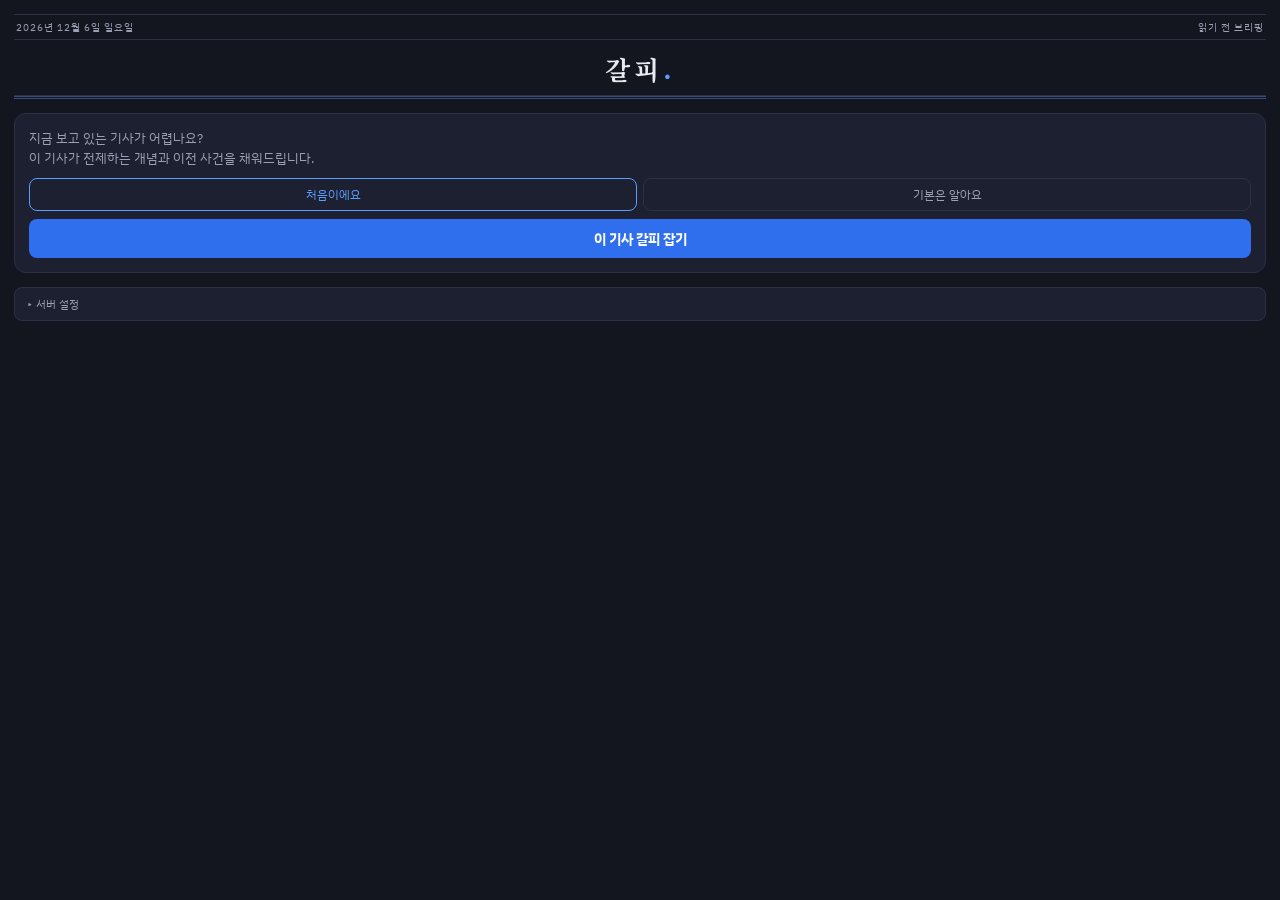
==== extension/sidepanel.html @ 06fef30a "feat: 크롬 확장 — 기사 페이지 원클릭 브리핑 사이드패널 + 본문 용어 하이라이트 - extension/ MV3: 액션 클릭 → 사이드패널, activeTab+scriptin" ====
<!DOCTYPE html>
<html lang="ko">
<head>
<meta charset="UTF-8">
<title>갈피 — 읽기 전 브리핑</title>
<link rel="preconnect" href="https://fonts.googleapis.com">
<link href="https://fonts.googleapis.com/css2?family=Noto+Serif+KR:wght@400;600;700&family=IBM+Plex+Sans+KR:wght@400;500;700&display=swap" rel="stylesheet">
<link rel="stylesheet" href="sidepanel.css">
</head>
<body>
<header>
  <div class="mast-top"><span id="today"></span><span>읽기 전 브리핑</span></div>
  <div class="brand">갈피<span class="dot">.</span></div>
  <hr class="brand-rule">
</header>

<section class="run-box">
  <p class="hint">지금 보고 있는 기사가 어렵나요?<br>이 기사가 전제하는 개념과 이전 사건을 채워드립니다.</p>
  <div class="level-pick" role="group" aria-label="독자 수준">
    <button class="level-btn active" id="level-beginner">처음이에요</button>
    <button class="level-btn" id="level-intermediate">기본은 알아요</button>
  </div>
  <button class="go" id="go">이 기사 갈피 잡기</button>

  <div class="progress" id="progress">
    <div class="progress-head">문맥을 채우는 중 · <span class="elapsed" id="elapsed">0초</span> · 보통 1~2분</div>
    <div class="stage" id="st-analyze"><span class="lamp"></span>전제하는 지식 찾기</div>
    <div class="stage" id="st-contextualize"><span class="lamp"></span>개념·이전 사건 채우기</div>
    <div class="stage" id="st-compose"><span class="lamp"></span>브리핑 쓰기</div>
    <div class="stage" id="st-verify"><span class="lamp"></span>원문과 대조 검증</div>
    <div class="stage" id="st-repair" style="display:none"><span class="lamp"></span>문제 발견 — 자동 수정</div>
  </div>

  <div class="error" id="error"></div>
</section>

<section class="result" id="result">
  <article class="paper">
    <h2 id="r-headline"></h2>
    <div class="byline"><span>독자 수준 <b id="r-level-tag"></b></span></div>

    <p class="section-label">읽기 전 브리핑</p>
    <div class="briefing" id="r-briefing"></div>

    <p class="section-label">전제하는 것들 <span class="label-hint">카드를 누르면 본문에서 찾아갑니다</span></p>
    <div id="r-concepts"></div>

    <p class="section-label" id="bg-label">답해주지 않는 배경</p>
    <div id="r-background"></div>

    <p class="section-label">이렇게 읽으세요</p>
    <div id="r-path"></div>

    <div class="takeaway"><span class="label">이 글이 중요한 이유</span><span id="r-takeaway"></span></div>
  </article>
  <p class="disclaimer">
    <b>일반 지식</b> 표시는 기사 밖의 통상적 설명입니다. 이 사건의 사실은 기사 기준이며,
    법률·투자 자문이 아닙니다. 기사 본문은 저장되지 않습니다.
  </p>
</section>

<details class="settings">
  <summary>서버 설정</summary>
  <div class="settings-body">
    <input type="url" id="server-url" placeholder="http://localhost:8000">
    <p>갈피 로컬 서버 주소. <code>uvicorn app.main:app</code>이 켜져 있어야 합니다.</p>
  </div>
</details>

<script src="sidepanel.js"></script>
</body>
</html>
---- extension/sidepanel.css ----
/* 갈피 사이드패널 — 웹 UI와 같은 아이덴티티(다크 + 종이 + 프레스 블루 + 형광펜)의 축소판 */
:root {
  --night: #14161f;
  --night-soft: #1d2030;
  --paper: #f7f4ec;
  --ink: #23201a;
  --dim: #9aa0b5;
  --line: #2c3044;
  --marker: #ffd94a;
  --marker-soft: rgba(255, 217, 74, .45);
  --press: #5b9dff;
  --press-ink: #2456c4;
  --press-btn: #2f6fed;
}
* { margin: 0; padding: 0; box-sizing: border-box; }
body { background: var(--night); color: #e8eaf2; font-family: 'IBM Plex Sans KR', 'Apple SD Gothic Neo', sans-serif; padding: 14px 14px 40px; font-size: 14px; }

header { margin-bottom: 14px; }
.mast-top { display: flex; justify-content: space-between; font-size: 10px; letter-spacing: 1px; color: var(--dim); border-top: 1px solid var(--line); border-bottom: 1px solid var(--line); padding: 5px 2px; }
.brand { font-family: 'Noto Serif KR', serif; font-size: 26px; font-weight: 700; letter-spacing: 4px; text-align: center; margin: 10px 0 8px; }
.brand .dot { color: var(--press); }
.brand-rule { border: none; border-top: 1px solid var(--line); border-bottom: 3px double #35507e; height: 4px; }

.run-box { background: var(--night-soft); border: 1px solid var(--line); border-radius: 12px; padding: 14px; }
.hint { font-size: 12.5px; color: var(--dim); line-height: 1.6; margin-bottom: 10px; }
.level-pick { display: flex; gap: 6px; margin-bottom: 8px; }
.level-btn { flex: 1; background: none; border: 1px solid var(--line); color: var(--dim); padding: 7px 0; border-radius: 8px; font-size: 12px; cursor: pointer; font-family: inherit; }
.level-btn.active { border-color: var(--press); color: var(--press); }
.go { width: 100%; background: var(--press-btn); color: #fff; border: none; font-weight: 700; font-size: 14px; padding: 10px 0; border-radius: 8px; cursor: pointer; font-family: inherit; }
.go:hover { filter: brightness(1.08); }
.go:disabled { opacity: .45; cursor: wait; }

.progress { display: none; margin-top: 12px; border-top: 1px dashed var(--line); padding-top: 10px; }
.progress.show { display: block; }
.progress-head { font-size: 11px; color: var(--dim); margin-bottom: 8px; }
.progress-head .elapsed { color: var(--press); font-weight: 700; }
.stage { display: flex; align-items: center; gap: 8px; padding: 5px 8px; border-radius: 6px; font-size: 12px; color: var(--dim); }
.stage .lamp { width: 7px; height: 7px; border-radius: 50%; background: var(--line); flex-shrink: 0; }
.stage.on { background: rgba(91, 157, 255, .08); color: #bcd3ff; }
.stage.on .lamp { background: var(--press); animation: pulse 1.2s infinite; }
.stage.done { color: #8b93ad; }
.stage.done .lamp { background: #5fc98e; animation: none; }
@keyframes pulse { 50% { opacity: .35; } }
@media (prefers-reduced-motion: reduce) { .stage.on .lamp { animation: none; } }

.error { display: none; margin-top: 10px; padding: 10px 12px; background: #2c1a1e; border: 1px solid #5c2e36; border-radius: 8px; color: #f0a5b0; font-size: 12.5px; line-height: 1.6; }
.error.show { display: block; }

.result { display: none; margin-top: 16px; }
.result.show { display: block; }
.paper { background: var(--paper); color: var(--ink); border-radius: 2px; border-left: 4px solid var(--press-ink); padding: 18px 16px 22px; box-shadow: 0 12px 30px rgba(0,0,0,.45); }
.paper h2 { font-family: 'Noto Serif KR', serif; font-size: 17.5px; font-weight: 700; line-height: 1.45; }
.byline { font-size: 10.5px; letter-spacing: .5px; color: #6b6250; border-top: 1px solid #d9d2bd; border-bottom: 1px solid #d9d2bd; padding: 5px 2px; margin-top: 10px; }
.byline b { color: var(--press-ink); }

.section-label { display: flex; align-items: center; gap: 6px; font-size: 10.5px; font-weight: 700; letter-spacing: 2px; color: #45507a; margin: 22px 0 10px; border-top: 2px solid #2a3050; padding-top: 7px; }
.section-label::before { content: ""; width: 11px; height: 6px; border-radius: 1px; background: rgba(36, 86, 196, .3); }
.label-hint { font-weight: 400; letter-spacing: 0; color: #8a8470; margin-left: auto; }

.briefing { font-family: 'Noto Serif KR', serif; font-size: 13.5px; line-height: 1.85; }
.briefing p { margin-bottom: 1em; }

.concept { border: 1px solid #d5cdb6; background: #fbf8f0; border-radius: 3px; padding: 11px 12px; margin-bottom: 8px; }
.concept.clickable { cursor: pointer; }
.concept.clickable:hover { border-color: var(--press-ink); }
.concept .term-row { display: flex; align-items: baseline; gap: 7px; flex-wrap: wrap; margin-bottom: 5px; }
.concept .term { font-family: 'Noto Serif KR', serif; font-weight: 700; font-size: 13px; background: linear-gradient(transparent 62%, var(--marker-soft) 62%); padding: 0 1px; }
.concept .ktype { font-size: 9px; font-weight: 700; padding: 2px 7px; border-radius: 20px; letter-spacing: .3px; }
.ktype.doc { background: #e7efe3; color: #3d6b45; }
.ktype.gen { background: #eee7d5; color: #8a6d1f; }
.concept .expl { font-size: 12px; line-height: 1.7; color: #33302a; }
.concept .why { font-size: 11px; line-height: 1.65; color: #6b6250; margin-top: 6px; padding-top: 6px; border-top: 1px dashed #e0d8c2; }
.concept .why b { color: #4a3d00; }
.concept .find { font-size: 10px; color: var(--press-ink); margin-top: 5px; }

.path-item { display: flex; gap: 9px; margin-bottom: 9px; }
.path-num { flex-shrink: 0; width: 20px; height: 20px; border-radius: 50%; background: var(--press-ink); color: #fff; font-weight: 700; font-size: 10.5px; display: flex; align-items: center; justify-content: center; }
.path-body { font-size: 12px; line-height: 1.65; padding-top: 1px; }
.path-body .step { font-weight: 700; }
.path-body .notice { color: #5c5446; }

.takeaway { display: block; margin-top: 20px; padding: 12px; background: linear-gradient(transparent 8%, rgba(255,217,74,.38) 8%, rgba(255,217,74,.38) 92%, transparent 92%); font-family: 'Noto Serif KR', serif; font-size: 12.5px; line-height: 1.8; }
.takeaway .label { display: block; font-family: inherit; font-size: 10px; font-weight: 700; letter-spacing: 1.5px; margin-bottom: 5px; color: #7a6410; }

.disclaimer { margin-top: 10px; font-size: 10px; color: #6b7189; line-height: 1.6; }

.settings { margin-top: 14px; background: var(--night-soft); border: 1px solid var(--line); border-radius: 8px; }
.settings summary { cursor: pointer; padding: 8px 12px; font-size: 11px; color: var(--dim); list-style: none; }
.settings summary::before { content: "▸ "; }
.settings[open] summary::before { content: "▾ "; }
.settings-body { padding: 0 12px 10px; }
.settings-body input { width: 100%; background: #12141c; border: 1px solid var(--line); border-radius: 6px; color: #e8eaf2; padding: 7px 9px; font-size: 12px; font-family: inherit; }
.settings-body input:focus { outline: 2px solid #3f66c4; }
.settings-body p { font-size: 10.5px; color: var(--dim); margin-top: 6px; line-height: 1.5; }
.settings-body code { color: #bcd3ff; }
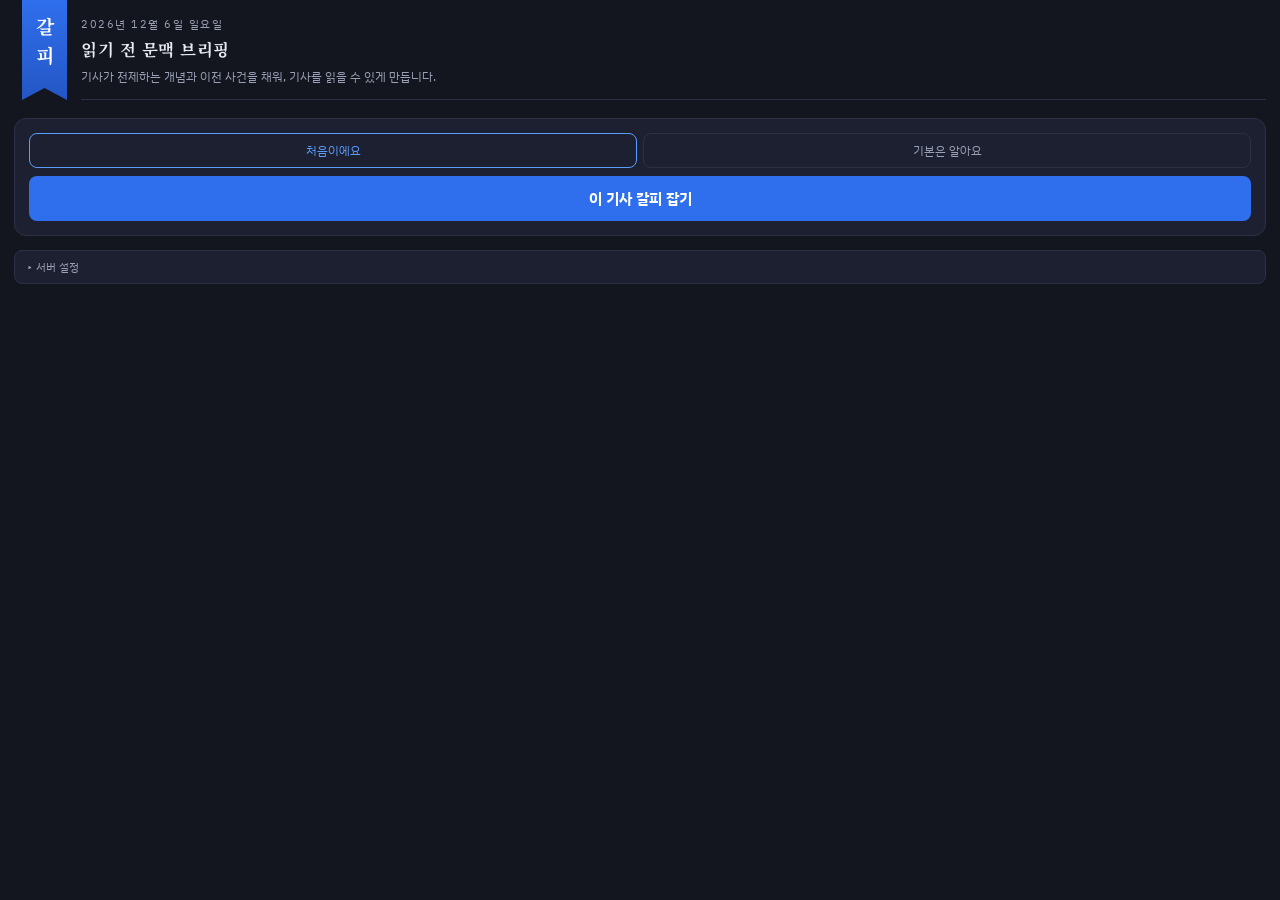
==== commit 28dabedd: "feat: 확장 사이드패널 디자인 개선 — 책갈피 리본 시그니처 anthropics/skills의 frontend-design 가이드 적용: - 시그니처 하나에 과감함 집중 — 패" ====
--- a/extension/sidepanel.html
+++ b/extension/sidepanel.html
@@ -9,13 +9,15 @@
 </head>
 <body>
 <header>
-  <div class="mast-top"><span id="today"></span><span>읽기 전 브리핑</span></div>
-  <div class="brand">갈피<span class="dot">.</span></div>
-  <hr class="brand-rule">
+  <div class="ribbon" aria-hidden="true">갈피</div>
+  <div class="head-lines">
+    <div class="head-date" id="today"></div>
+    <div class="head-title">읽기 전 문맥 브리핑</div>
+    <p class="head-sub">기사가 전제하는 개념과 이전 사건을 채워, 기사를 읽을 수 있게 만듭니다.</p>
+  </div>
 </header>
 
 <section class="run-box">
-  <p class="hint">지금 보고 있는 기사가 어렵나요?<br>이 기사가 전제하는 개념과 이전 사건을 채워드립니다.</p>
   <div class="level-pick" role="group" aria-label="독자 수준">
     <button class="level-btn active" id="level-beginner">처음이에요</button>
     <button class="level-btn" id="level-intermediate">기본은 알아요</button>
@@ -24,11 +26,11 @@
 
   <div class="progress" id="progress">
     <div class="progress-head">문맥을 채우는 중 · <span class="elapsed" id="elapsed">0초</span> · 보통 1~2분</div>
-    <div class="stage" id="st-analyze"><span class="lamp"></span>전제하는 지식 찾기</div>
-    <div class="stage" id="st-contextualize"><span class="lamp"></span>개념·이전 사건 채우기</div>
-    <div class="stage" id="st-compose"><span class="lamp"></span>브리핑 쓰기</div>
-    <div class="stage" id="st-verify"><span class="lamp"></span>원문과 대조 검증</div>
-    <div class="stage" id="st-repair" style="display:none"><span class="lamp"></span>문제 발견 — 자동 수정</div>
+    <div class="stage" id="st-analyze"><span class="lamp"></span>① 전제하는 지식 찾기</div>
+    <div class="stage" id="st-contextualize"><span class="lamp"></span>② 개념·이전 사건 채우기</div>
+    <div class="stage" id="st-compose"><span class="lamp"></span>③ 브리핑 쓰기</div>
+    <div class="stage" id="st-verify"><span class="lamp"></span>④ 원문과 대조 검증</div>
+    <div class="stage" id="st-repair" style="display:none"><span class="lamp"></span>③′ 문제 발견 — 자동 수정</div>
   </div>
 
   <div class="error" id="error"></div>
--- a/extension/sidepanel.css
+++ b/extension/sidepanel.css
@@ -1,4 +1,6 @@
-/* 갈피 사이드패널 — 웹 UI와 같은 아이덴티티(다크 + 종이 + 프레스 블루 + 형광펜)의 축소판 */
+/* 갈피 사이드패널.
+   시그니처: 패널 위에서 드리워지는 파란 책갈피 리본 — '갈피'라는 이름의 물리적 은유.
+   나머지는 절제: 다크 + 종이 + 프레스 블루 + 형광펜(텍스트 하이라이트 전용)의 브랜드 토큰 유지. */
 :root {
   --night: #14161f;
   --night-soft: #1d2030;
@@ -13,27 +15,41 @@
   --press-btn: #2f6fed;
 }
 * { margin: 0; padding: 0; box-sizing: border-box; }
-body { background: var(--night); color: #e8eaf2; font-family: 'IBM Plex Sans KR', 'Apple SD Gothic Neo', sans-serif; padding: 14px 14px 40px; font-size: 14px; }
+body { background: var(--night); color: #e8eaf2; font-family: 'IBM Plex Sans KR', 'Apple SD Gothic Neo', sans-serif; padding: 0 14px 40px; font-size: 14px; }
+button:focus-visible, input:focus-visible, summary:focus-visible { outline: 2px solid var(--press); outline-offset: 2px; }
 
-header { margin-bottom: 14px; }
-.mast-top { display: flex; justify-content: space-between; font-size: 10px; letter-spacing: 1px; color: var(--dim); border-top: 1px solid var(--line); border-bottom: 1px solid var(--line); padding: 5px 2px; }
-.brand { font-family: 'Noto Serif KR', serif; font-size: 26px; font-weight: 700; letter-spacing: 4px; text-align: center; margin: 10px 0 8px; }
-.brand .dot { color: var(--press); }
-.brand-rule { border: none; border-top: 1px solid var(--line); border-bottom: 3px double #35507e; height: 4px; }
+/* ── 헤더: 책갈피 리본 ─────────────────────────── */
+header { display: flex; gap: 14px; align-items: stretch; margin-bottom: 18px; }
+.ribbon {
+  flex-shrink: 0;
+  writing-mode: vertical-rl;
+  font-family: 'Noto Serif KR', serif;
+  font-size: 19px; font-weight: 700; letter-spacing: 10px;
+  color: #fff; background: linear-gradient(180deg, var(--press-btn), var(--press-ink));
+  padding: 16px 9px 26px;
+  margin-left: 8px;
+  clip-path: polygon(0 0, 100% 0, 100% 100%, 50% calc(100% - 12px), 0 100%);
+  box-shadow: 0 6px 18px rgba(36, 86, 196, .35);
+  text-align: center;
+}
+.head-lines { flex: 1; padding-top: 16px; border-bottom: 1px solid var(--line); padding-bottom: 12px; }
+.head-date { font-size: 10.5px; letter-spacing: 1.5px; color: var(--dim); margin-bottom: 5px; }
+.head-title { font-family: 'Noto Serif KR', serif; font-size: 16.5px; font-weight: 700; letter-spacing: .5px; }
+.head-sub { font-size: 11.5px; color: var(--dim); line-height: 1.65; margin-top: 7px; }
 
+/* ── 실행 영역 ─────────────────────────────────── */
 .run-box { background: var(--night-soft); border: 1px solid var(--line); border-radius: 12px; padding: 14px; }
-.hint { font-size: 12.5px; color: var(--dim); line-height: 1.6; margin-bottom: 10px; }
 .level-pick { display: flex; gap: 6px; margin-bottom: 8px; }
-.level-btn { flex: 1; background: none; border: 1px solid var(--line); color: var(--dim); padding: 7px 0; border-radius: 8px; font-size: 12px; cursor: pointer; font-family: inherit; }
+.level-btn { flex: 1; background: none; border: 1px solid var(--line); color: var(--dim); padding: 8px 0; border-radius: 8px; font-size: 12px; cursor: pointer; font-family: inherit; transition: border-color .15s, color .15s; }
 .level-btn.active { border-color: var(--press); color: var(--press); }
-.go { width: 100%; background: var(--press-btn); color: #fff; border: none; font-weight: 700; font-size: 14px; padding: 10px 0; border-radius: 8px; cursor: pointer; font-family: inherit; }
+.go { width: 100%; background: var(--press-btn); color: #fff; border: none; font-weight: 700; font-size: 14.5px; padding: 12px 0; border-radius: 8px; cursor: pointer; font-family: inherit; }
 .go:hover { filter: brightness(1.08); }
 .go:disabled { opacity: .45; cursor: wait; }
 
 .progress { display: none; margin-top: 12px; border-top: 1px dashed var(--line); padding-top: 10px; }
 .progress.show { display: block; }
 .progress-head { font-size: 11px; color: var(--dim); margin-bottom: 8px; }
-.progress-head .elapsed { color: var(--press); font-weight: 700; }
+.progress-head .elapsed { color: var(--press); font-weight: 700; font-variant-numeric: tabular-nums; }
 .stage { display: flex; align-items: center; gap: 8px; padding: 5px 8px; border-radius: 6px; font-size: 12px; color: var(--dim); }
 .stage .lamp { width: 7px; height: 7px; border-radius: 50%; background: var(--line); flex-shrink: 0; }
 .stage.on { background: rgba(91, 157, 255, .08); color: #bcd3ff; }
@@ -46,44 +62,55 @@
 .error { display: none; margin-top: 10px; padding: 10px 12px; background: #2c1a1e; border: 1px solid #5c2e36; border-radius: 8px; color: #f0a5b0; font-size: 12.5px; line-height: 1.6; }
 .error.show { display: block; }
 
-.result { display: none; margin-top: 16px; }
+/* ── 결과: 종이에 꽂힌 갈피 ────────────────────── */
+.result { display: none; margin-top: 18px; }
 .result.show { display: block; }
-.paper { background: var(--paper); color: var(--ink); border-radius: 2px; border-left: 4px solid var(--press-ink); padding: 18px 16px 22px; box-shadow: 0 12px 30px rgba(0,0,0,.45); }
-.paper h2 { font-family: 'Noto Serif KR', serif; font-size: 17.5px; font-weight: 700; line-height: 1.45; }
-.byline { font-size: 10.5px; letter-spacing: .5px; color: #6b6250; border-top: 1px solid #d9d2bd; border-bottom: 1px solid #d9d2bd; padding: 5px 2px; margin-top: 10px; }
+.paper { position: relative; background: var(--paper); background-image: repeating-linear-gradient(0deg, rgba(35,32,26,.015) 0 2px, transparent 2px 4px); color: var(--ink); border-radius: 2px; padding: 22px 16px 24px; box-shadow: 0 12px 30px rgba(0,0,0,.45); }
+.paper::before {
+  /* 종이에 꽂힌 작은 갈피 리본 — 헤더 리본과 호응 */
+  content: ""; position: absolute; top: -6px; right: 18px; width: 20px; height: 46px;
+  background: linear-gradient(180deg, var(--press-btn), var(--press-ink));
+  clip-path: polygon(0 0, 100% 0, 100% 100%, 50% calc(100% - 9px), 0 100%);
+  box-shadow: 0 4px 10px rgba(36, 86, 196, .3);
+}
+.paper h2 { font-family: 'Noto Serif KR', serif; font-size: 18.5px; font-weight: 700; line-height: 1.45; padding-right: 34px; }
+.byline { font-size: 10.5px; letter-spacing: .5px; color: #6b6250; border-top: 1px solid #d9d2bd; border-bottom: 1px solid #d9d2bd; padding: 6px 2px; margin-top: 12px; }
 .byline b { color: var(--press-ink); }
 
-.section-label { display: flex; align-items: center; gap: 6px; font-size: 10.5px; font-weight: 700; letter-spacing: 2px; color: #45507a; margin: 22px 0 10px; border-top: 2px solid #2a3050; padding-top: 7px; }
+.section-label { display: flex; align-items: center; gap: 6px; font-size: 10.5px; font-weight: 700; letter-spacing: 2px; color: #45507a; margin: 24px 0 11px; border-top: 2px solid #2a3050; padding-top: 8px; }
 .section-label::before { content: ""; width: 11px; height: 6px; border-radius: 1px; background: rgba(36, 86, 196, .3); }
 .label-hint { font-weight: 400; letter-spacing: 0; color: #8a8470; margin-left: auto; }
 
-.briefing { font-family: 'Noto Serif KR', serif; font-size: 13.5px; line-height: 1.85; }
+.briefing { font-family: 'Noto Serif KR', serif; font-size: 13.5px; line-height: 1.9; }
 .briefing p { margin-bottom: 1em; }
+.briefing p:first-child::first-letter { font-size: 34px; line-height: .95; font-weight: 700; float: left; margin: 5px 7px 0 0; }
 
-.concept { border: 1px solid #d5cdb6; background: #fbf8f0; border-radius: 3px; padding: 11px 12px; margin-bottom: 8px; }
-.concept.clickable { cursor: pointer; }
-.concept.clickable:hover { border-color: var(--press-ink); }
-.concept .term-row { display: flex; align-items: baseline; gap: 7px; flex-wrap: wrap; margin-bottom: 5px; }
-.concept .term { font-family: 'Noto Serif KR', serif; font-weight: 700; font-size: 13px; background: linear-gradient(transparent 62%, var(--marker-soft) 62%); padding: 0 1px; }
+.concept { border: 1px solid #d5cdb6; background: #fbf8f0; border-radius: 3px; padding: 12px 13px; margin-bottom: 9px; }
+.concept.clickable { cursor: pointer; transition: border-color .15s, box-shadow .15s; }
+.concept.clickable:hover { border-color: var(--press-ink); box-shadow: 0 2px 8px rgba(36, 86, 196, .15); }
+.concept .term-row { display: flex; align-items: baseline; gap: 7px; flex-wrap: wrap; margin-bottom: 6px; }
+.concept .term { font-family: 'Noto Serif KR', serif; font-weight: 700; font-size: 13.5px; background: linear-gradient(transparent 62%, var(--marker-soft) 62%); padding: 0 1px; }
 .concept .ktype { font-size: 9px; font-weight: 700; padding: 2px 7px; border-radius: 20px; letter-spacing: .3px; }
 .ktype.doc { background: #e7efe3; color: #3d6b45; }
 .ktype.gen { background: #eee7d5; color: #8a6d1f; }
-.concept .expl { font-size: 12px; line-height: 1.7; color: #33302a; }
-.concept .why { font-size: 11px; line-height: 1.65; color: #6b6250; margin-top: 6px; padding-top: 6px; border-top: 1px dashed #e0d8c2; }
+.concept .expl { font-size: 12px; line-height: 1.75; color: #33302a; }
+.concept .why { font-size: 11px; line-height: 1.65; color: #6b6250; margin-top: 7px; padding-top: 7px; border-top: 1px dashed #e0d8c2; }
 .concept .why b { color: #4a3d00; }
-.concept .find { font-size: 10px; color: var(--press-ink); margin-top: 5px; }
+.concept .find { display: inline-block; font-size: 10.5px; font-weight: 700; color: #fff; background: var(--press-ink); border-radius: 20px; padding: 3px 11px; margin-top: 9px; }
+.concept.clickable:hover .find { background: var(--press-btn); }
 
-.path-item { display: flex; gap: 9px; margin-bottom: 9px; }
+.path-item { display: flex; gap: 9px; margin-bottom: 10px; }
 .path-num { flex-shrink: 0; width: 20px; height: 20px; border-radius: 50%; background: var(--press-ink); color: #fff; font-weight: 700; font-size: 10.5px; display: flex; align-items: center; justify-content: center; }
-.path-body { font-size: 12px; line-height: 1.65; padding-top: 1px; }
+.path-body { font-size: 12px; line-height: 1.7; padding-top: 1px; }
 .path-body .step { font-weight: 700; }
 .path-body .notice { color: #5c5446; }
 
-.takeaway { display: block; margin-top: 20px; padding: 12px; background: linear-gradient(transparent 8%, rgba(255,217,74,.38) 8%, rgba(255,217,74,.38) 92%, transparent 92%); font-family: 'Noto Serif KR', serif; font-size: 12.5px; line-height: 1.8; }
-.takeaway .label { display: block; font-family: inherit; font-size: 10px; font-weight: 700; letter-spacing: 1.5px; margin-bottom: 5px; color: #7a6410; }
+.takeaway { display: block; margin-top: 22px; padding: 13px; background: linear-gradient(transparent 8%, rgba(255,217,74,.38) 8%, rgba(255,217,74,.38) 92%, transparent 92%); font-family: 'Noto Serif KR', serif; font-size: 12.5px; line-height: 1.85; }
+.takeaway .label { display: block; font-family: 'IBM Plex Sans KR', sans-serif; font-size: 10px; font-weight: 700; letter-spacing: 1.5px; margin-bottom: 6px; color: #7a6410; }
 
 .disclaimer { margin-top: 10px; font-size: 10px; color: #6b7189; line-height: 1.6; }
 
+/* ── 설정 ──────────────────────────────────────── */
 .settings { margin-top: 14px; background: var(--night-soft); border: 1px solid var(--line); border-radius: 8px; }
 .settings summary { cursor: pointer; padding: 8px 12px; font-size: 11px; color: var(--dim); list-style: none; }
 .settings summary::before { content: "▸ "; }
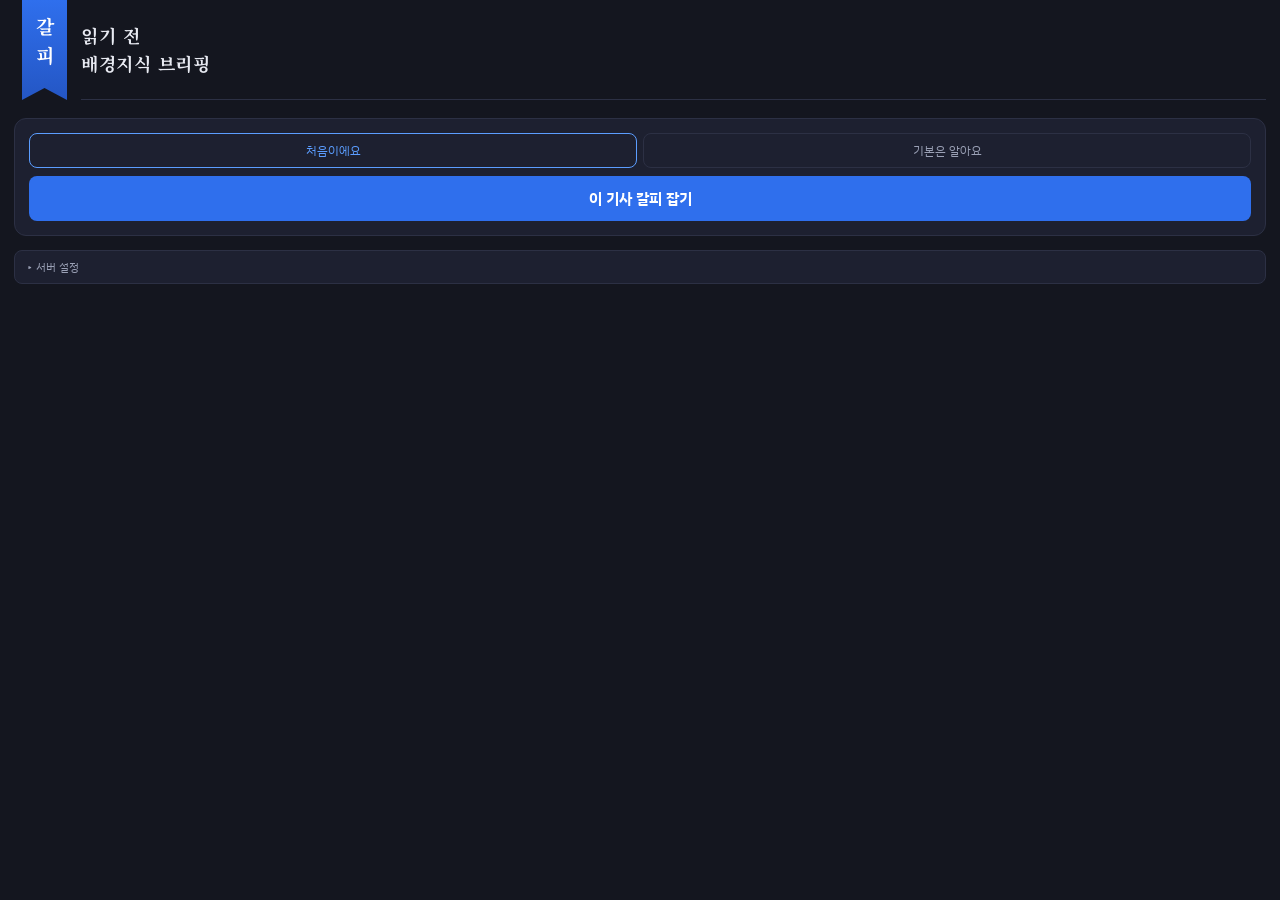
==== commit d8546da4: "fix: 카피 정리 — '문맥 브리핑' → '배경지식 브리핑', 패널 중복 설명문 제거 채우는 대상은 추상적 문맥이 아니라 배경지식(개념·이전 사건)이라는 피드백 반영. - 패널 " ====
--- a/extension/sidepanel.html
+++ b/extension/sidepanel.html
@@ -2,7 +2,7 @@
 <html lang="ko">
 <head>
 <meta charset="UTF-8">
-<title>갈피 — 읽기 전 브리핑</title>
+<title>갈피 — 읽기 전 배경지식 브리핑</title>
 <link rel="preconnect" href="https://fonts.googleapis.com">
 <link href="https://fonts.googleapis.com/css2?family=Noto+Serif+KR:wght@400;600;700&family=IBM+Plex+Sans+KR:wght@400;500;700&display=swap" rel="stylesheet">
 <link rel="stylesheet" href="sidepanel.css">
@@ -11,9 +11,7 @@
 <header>
   <div class="ribbon" aria-hidden="true">갈피</div>
   <div class="head-lines">
-    <div class="head-date" id="today"></div>
-    <div class="head-title">읽기 전 문맥 브리핑</div>
-    <p class="head-sub">기사가 전제하는 개념과 이전 사건을 채워, 기사를 읽을 수 있게 만듭니다.</p>
+    <div class="head-title">읽기 전<br>배경지식 브리핑</div>
   </div>
 </header>
 
@@ -37,6 +35,7 @@
 </section>
 
 <section class="result" id="result">
+  <button class="reader-btn" id="open-reader" style="display:none">이 기사, 광고 없이 읽기 ⧉</button>
   <article class="paper">
     <h2 id="r-headline"></h2>
     <div class="byline"><span>독자 수준 <b id="r-level-tag"></b></span></div>
--- a/extension/sidepanel.css
+++ b/extension/sidepanel.css
@@ -32,10 +32,8 @@
   box-shadow: 0 6px 18px rgba(36, 86, 196, .35);
   text-align: center;
 }
-.head-lines { flex: 1; padding-top: 16px; border-bottom: 1px solid var(--line); padding-bottom: 12px; }
-.head-date { font-size: 10.5px; letter-spacing: 1.5px; color: var(--dim); margin-bottom: 5px; }
-.head-title { font-family: 'Noto Serif KR', serif; font-size: 16.5px; font-weight: 700; letter-spacing: .5px; }
-.head-sub { font-size: 11.5px; color: var(--dim); line-height: 1.65; margin-top: 7px; }
+.head-lines { flex: 1; display: flex; align-items: center; border-bottom: 1px solid var(--line); }
+.head-title { font-family: 'Noto Serif KR', serif; font-size: 18px; font-weight: 700; letter-spacing: .5px; line-height: 1.55; }
 
 /* ── 실행 영역 ─────────────────────────────────── */
 .run-box { background: var(--night-soft); border: 1px solid var(--line); border-radius: 12px; padding: 14px; }
@@ -65,6 +63,8 @@
 /* ── 결과: 종이에 꽂힌 갈피 ────────────────────── */
 .result { display: none; margin-top: 18px; }
 .result.show { display: block; }
+.reader-btn { display: block; width: 100%; margin-bottom: 10px; background: none; border: 1px solid var(--press); color: var(--press); font-weight: 700; font-size: 13px; padding: 10px 0; border-radius: 8px; cursor: pointer; font-family: inherit; transition: background .15s; }
+.reader-btn:hover { background: rgba(91, 157, 255, .1); }
 .paper { position: relative; background: var(--paper); background-image: repeating-linear-gradient(0deg, rgba(35,32,26,.015) 0 2px, transparent 2px 4px); color: var(--ink); border-radius: 2px; padding: 22px 16px 24px; box-shadow: 0 12px 30px rgba(0,0,0,.45); }
 .paper::before {
   /* 종이에 꽂힌 작은 갈피 리본 — 헤더 리본과 호응 */
